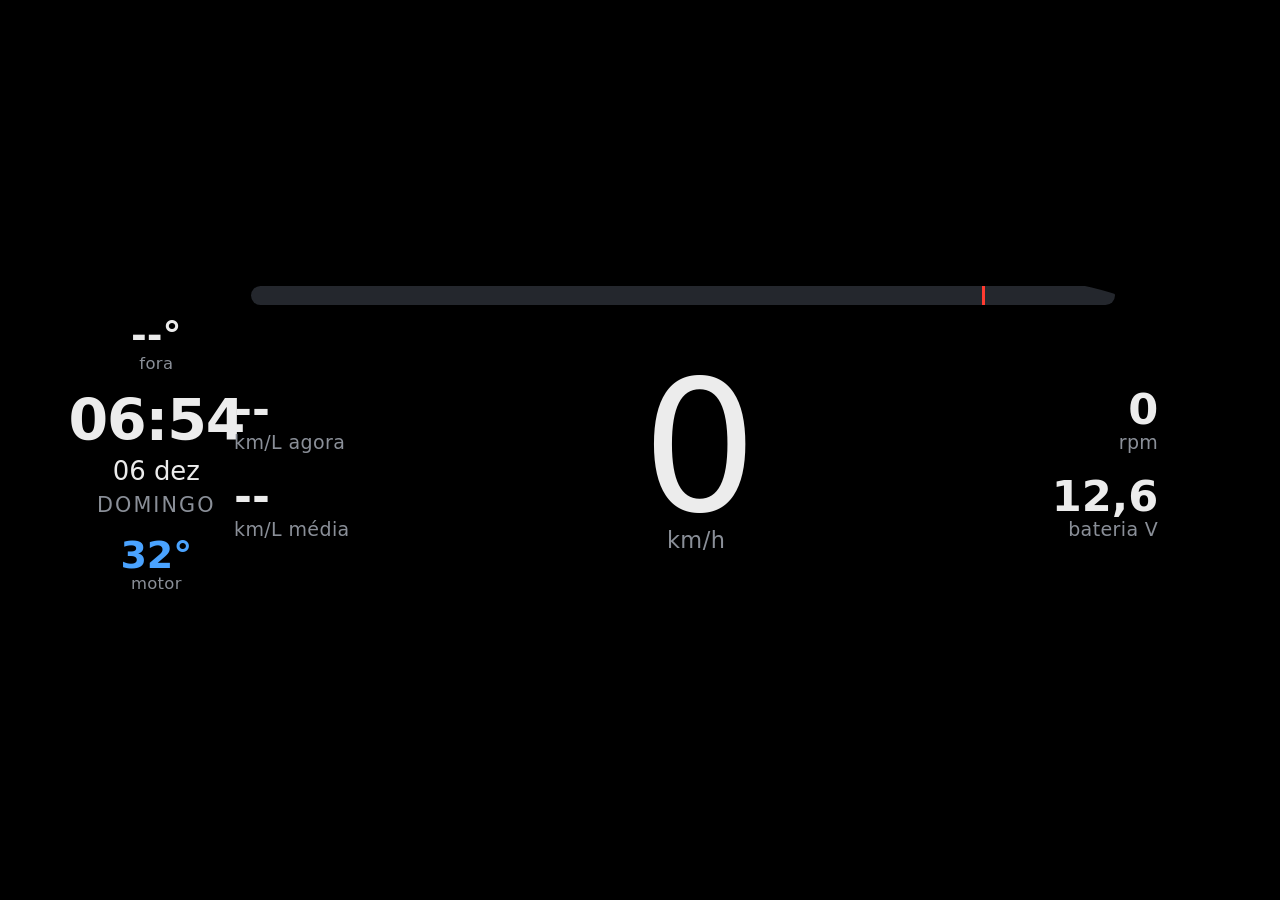
==== index.html @ 2265c115 "Inclinômetro invertido (opção por eixo) e busca atualização ao acender a tela Co-Authored-By: Claude" ====
<!doctype html>
<html lang="pt-BR">
<head>
<meta charset="utf-8">
<meta name="viewport" content="width=device-width,initial-scale=1,viewport-fit=cover,user-scalable=no">
<meta name="theme-color" content="#000000">
<meta name="description" content="Painel central da Pajero TR4: dados do OBD2 no formato da moldura do relógio.">
<title>Painel TR4</title>
<link rel="manifest" href="manifest.webmanifest">
<link rel="icon" href="icons/icon-192.png">
<link rel="stylesheet" href="style.css">
<script src="js/vendor/qrcode.js"></script>
<script type="module" src="js/app.js"></script>
</head>
<body>

<div id="screen">
  <div id="stage">
    <div id="shift">

      <aside id="wing-left" class="wing" title="Segure para abrir as configurações">
        <div class="wtemp"><b data-k="outTemp">--°</b><small data-k="outLabel">fora</small></div>
        <div class="clock" data-k="time">--:--</div>
        <div class="date" data-k="date">--</div>
        <div class="weekday" data-k="weekday">--</div>
        <div class="wtemp engine" id="engTemp"><b data-k="coolant">--°</b><small>motor</small></div>
      </aside>

      <main id="center">
        <section class="page" data-page="drive">
          <div class="rpmbar"><div class="rpmfill" id="rpmfill"></div><div class="rpmred"></div></div>
          <div class="drive">
            <div class="side">
              <div class="stat"><b data-k="kmlInst">--</b><small>km/L agora</small></div>
              <div class="stat"><b data-k="kmlTrip">--</b><small>km/L média</small></div>
            </div>
            <div class="speed"><span data-k="speed">--</span><small>km/h</small></div>
            <div class="side right">
              <div class="stat"><b data-k="rpm">--</b><small>rpm</small></div>
              <div class="stat"><b data-k="battV">--</b><small>bateria V</small></div>
            </div>
          </div>
          <div class="notice" id="coldNotice" hidden>MOTOR FRIO · pega leve</div>
        </section>

        <section class="page" data-page="engine">
          <h2>Motor</h2>
          <div class="grid g4">
            <div class="tile"><b data-k="load">--</b><small>carga %</small></div>
            <div class="tile"><b data-k="throttle">--</b><small>acelerador %</small></div>
            <div class="tile"><b data-k="map">--</b><small>MAP kPa</small></div>
            <div class="tile"><b data-k="iat">--</b><small>admissão °C</small></div>
            <div class="tile"><b data-k="timing">--</b><small>avanço °</small></div>
            <div class="tile"><b data-k="stft">--</b><small>corr. curta %</small></div>
            <div class="tile"><b data-k="ltft">--</b><small>corr. longa %</small></div>
            <div class="tile"><b data-k="o2" class="sm">--</b><small>sondas 1/2 V</small></div>
          </div>
        </section>

        <section class="page" data-page="trip">
          <h2>Viagem <span class="badge" data-k="fuelName">--</span></h2>
          <div class="grid g4">
            <div class="tile"><b data-k="tripKm">--</b><small>km</small></div>
            <div class="tile"><b data-k="tripTime">--</b><small>tempo</small></div>
            <div class="tile"><b data-k="tripL">--</b><small>litros</small></div>
            <div class="tile"><b data-k="tripAvg">--</b><small>km/L média</small></div>
            <div class="tile"><b data-k="tripCost">--</b><small>custo R$</small></div>
            <div class="tile"><b data-k="tripCostKm">--</b><small>R$/km</small></div>
            <div class="tile"><b data-k="tripMax">--</b><small>vel. máx</small></div>
            <div class="tile"><b data-k="tripAvgSpd">--</b><small>vel. média</small></div>
          </div>
        </section>

        <section class="page" data-page="fuel">
          <h2>Álcool ou gasolina?</h2>
          <div class="fuel">
            <div class="fcol" id="fcolE">
              <div class="fname">Etanol</div>
              <div><b data-k="kmlE">--</b><small>km/L</small></div>
              <div><b data-k="priceE">--</b><small>R$/L</small></div>
              <div><b data-k="rkmE">--</b><small>R$/km</small></div>
            </div>
            <div class="verdict">
              <div class="vtitle" data-k="verdict">--</div>
              <div class="vsub" data-k="verdictSub"></div>
              <button class="pill" id="btnFuelSwap">Abastecido com <span data-k="fuelName">--</span></button>
            </div>
            <div class="fcol" id="fcolG">
              <div class="fname">Gasolina</div>
              <div><b data-k="kmlG">--</b><small>km/L</small></div>
              <div><b data-k="priceG">--</b><small>R$/L</small></div>
              <div><b data-k="rkmG">--</b><small>R$/km</small></div>
            </div>
          </div>
        </section>

        <section class="page" data-page="trail">
          <div class="trail">
            <div class="incl" id="inclRoll">
              <svg viewBox="-20 -20 40 40" class="car"><g id="carRear">
                <rect x="-11" y="-6" width="22" height="9" rx="2"/>
                <path d="M-8 -6 L-6 -13 L6 -13 L8 -6 Z" class="glass"/>
                <rect x="-12" y="3" width="6" height="6" rx="1.5" class="tyre"/>
                <rect x="6" y="3" width="6" height="6" rx="1.5" class="tyre"/>
              </g><line x1="-19" y1="9" x2="19" y2="9" class="ground"/></svg>
              <div><b data-k="roll">--</b><small>lateral</small></div>
            </div>
            <div class="trail-mid">
              <div><b data-k="heading">--</b><small>rumo</small></div>
              <div><b data-k="alt">--</b><small>altitude m</small></div>
              <small class="hint" data-k="levelHint"></small>
            </div>
            <div class="incl" id="inclPitch">
              <svg viewBox="-20 -20 40 40" class="car"><g id="carSide">
                <path d="M-17 2 L-17 -5 L-9 -6 L-5 -13 L9 -13 L11 -6 L17 -5 L17 2 Z"/>
                <path d="M-4 -11 L-3 -7 L9 -7 L8 -11 Z" class="glass"/>
                <circle cx="-10" cy="4" r="4.5" class="tyre"/>
                <circle cx="10" cy="4" r="4.5" class="tyre"/>
              </g><line x1="-19" y1="9" x2="19" y2="9" class="ground"/></svg>
              <div><b data-k="pitch">--</b><small>frontal</small></div>
            </div>
          </div>
        </section>

        <section class="page" data-page="diag">
          <h2>Diagnóstico <span class="badge" data-k="connState">--</span></h2>
          <div class="diag">
            <div class="drow"><span>Injeção</span><b data-k="mil">--</b></div>
            <div class="drow"><span>Falhas</span><b data-k="dtcs">--</b></div>
            <div class="drow"><span>Bateria</span><b data-k="battHealth">--</b></div>
            <div class="drow"><span>Partida</span><b data-k="battDetail">--</b></div>
            <div class="drow"><span>Protocolo</span><b data-k="protocol">--</b></div>
            <div class="drow"><span>VIN</span><b data-k="vin">--</b></div>
            <div class="drow"><span>Manutenção</span><b data-k="upkeepState">--</b></div>
            <div class="drow"><span>Hodômetro</span><b data-k="odo">--</b></div>
            <div class="dbtns">
              <button class="pill" id="btnReadDtc">Ler códigos</button>
              <button class="pill warn" id="btnClearDtc">Apagar códigos</button>
            </div>
          </div>
        </section>

        <section class="page" data-page="nav">
          <canvas id="map"></canvas>
          <div class="nav-turn" id="navTurn" hidden>
            <svg viewBox="-12 -12 24 24"><path id="navArrow"/></svg>
            <b data-k="navDist">--</b>
            <small data-k="navText"></small>
            <small class="street" data-k="navStreet"></small>
          </div>
          <div class="nav-foot" id="navFoot" hidden data-k="navRemain"></div>
          <div class="nav-msg" data-k="navMsg"></div>
          <div class="nav-btns">
            <button class="pill" id="btnNavDest">Destino</button>
            <button class="pill warn" id="btnNavCancel" hidden>Encerrar</button>
          </div>
          <div class="nav-pick" id="navPick" hidden>
            <div class="nav-pick-head">
              <span data-k="navPickTitle">Para onde?</span>
              <button class="pill" id="btnNavMic">🎤 Falar</button>
              <button class="pill" id="btnNavPickClose">Cancelar</button>
            </div>
            <div class="nav-pick-list" id="navPickList"></div>
          </div>
        </section>
        <section class="page" data-page="music" id="musicPage">
          <div class="m-bg" id="mBg"></div>
          <div class="music">
            <div class="m-art"><img id="mArt" alt="" hidden><span id="mNoArt">♪</span></div>
            <div class="m-info">
              <b data-k="mTitle">--</b>
              <small data-k="mArtist"></small>
              <div class="m-bar"><i id="mProg"></i></div>
              <div class="m-time"><span data-k="mPos"></span><span data-k="mDur"></span></div>
              <div class="m-btns">
                <button class="mbtn" id="mPrev" aria-label="Anterior"><svg viewBox="0 0 24 24"><path d="M6 5v14M18 5 8 12l10 7z"/></svg></button>
                <button class="mbtn big" id="mPlay" aria-label="Tocar ou pausar"><svg viewBox="0 0 24 24"><path id="mPlayIcon" d="M7 4l13 8-13 8z"/></svg></button>
                <button class="mbtn" id="mNext" aria-label="Próxima"><svg viewBox="0 0 24 24"><path d="M18 5v14M6 5l10 7-10 7z"/></svg></button>
                <small class="m-dev" data-k="mDevice"></small>
              </div>
            </div>
          </div>
        </section>
        <section class="page" data-page="video" id="videoPage">
          <div class="v-empty" id="pgVideoEmpty">Nada para tocar · adicione vídeos ou GIFs, ou ligue as animações (Configurações → Standby)</div>
          <div class="v-song" data-k="vSong"></div>
          <div class="sound-box pg" id="pgSoundBox"><button id="pgSound" class="sb-sound pg" hidden aria-label="Som do vídeo"><svg viewBox="0 0 24 24"><path d="M4 9h4l5-4v14l-5-4H4z"/><path class="s-on" d="M16 9a4 4 0 0 1 0 6M18.5 6.5a7.5 7.5 0 0 1 0 11"/><path class="s-off" d="M16.5 9.5l5 5M21.5 9.5l-5 5"/></svg></button><input class="vol" type="range" min="0" max="100" step="5" hidden aria-label="Volume do vídeo"></div>
        </section>
      </main>

      <div id="status" class="status"></div>
    </div>

    <div id="standby" hidden>
      <div class="sb-clock" id="sbClock"><b data-k="time">--:--</b><small data-k="sbLine">--</small></div>
      <div class="sound-box" id="sbSoundBox"><button id="sbSound" class="sb-sound" hidden aria-label="Som do vídeo"><svg viewBox="0 0 24 24"><path d="M4 9h4l5-4v14l-5-4H4z"/><path class="s-on" d="M16 9a4 4 0 0 1 0 6M18.5 6.5a7.5 7.5 0 0 1 0 11"/><path class="s-off" d="M16.5 9.5l5 5M21.5 9.5l-5 5"/></svg></button><input class="vol" type="range" min="0" max="100" step="5" hidden aria-label="Volume do vídeo"></div>
    </div>

    <div id="night"></div>

    <div id="alert" hidden>
      <div class="a-icon" id="alertIcon">!</div>
      <div><div class="a-title" id="alertTitle"></div><div class="a-sub" id="alertSub"></div></div>
    </div>
  </div>

  <svg id="mask" xmlns="http://www.w3.org/2000/svg" preserveAspectRatio="none">
    <path id="maskPath" fill-rule="evenodd"/>
    <path id="outlinePath" fill="none"/>
  </svg>
</div>

<div id="settings" hidden>
  <header>
    <h1>Configurações</h1>
    <div class="hbtns">
      <button id="btnUpdate" class="pill">Atualizar</button>
      <button id="btnSleep" class="pill">Apagar tela</button>
      <button id="btnQuit" class="pill">Sair do app</button>
      <button id="btnClose" class="pill">Fechar</button>
    </div>
  </header>

  <section>
    <h3>Conexão com o carro</h3>
    <label>Fonte de dados
      <select id="sSource"><option value="sim">Simulação</option><option value="obd">Adaptador OBD (Bluetooth)</option></select>
    </label>
    <div class="row">
      <button id="btnConnect" class="pill">Conectar adaptador</button>
      <span id="connInfo" class="muted"></span>
    </div>
    <div class="row sim-only">
      <button id="btnEngine" class="pill">Desligar motor (simulação)</button>
    </div>
    <pre id="log"></pre>
  </section>

  <section>
    <h3>Navegação</h3>
    <div class="row">
      <input id="navQuery" type="search" placeholder="Endereço, lugar ou coordenadas" enterkeyhint="search">
      <button id="btnNavSearch" class="pill">Buscar</button>
    </div>
    <div id="navResults" class="dest-list"></div>
    <div class="row">
      <span id="navState" class="muted"></span>
      <button id="btnNavStop" class="pill warn" hidden>Encerrar rota</button>
    </div>
    <label class="check"><input id="sMapTilt" type="checkbox"> Mapa inclinado (visão de navegação)</label>
    <p class="muted">No carro: na página do mapa toque em "Destino" e fale o endereço.</p>
    <p class="muted">Do seu celular (Google Maps → Compartilhar): aponte a câmera do seu celular para o código, abra o endereço e instale a página.</p>
    <div class="row"><div id="phoneQr" class="qr"></div><b id="phoneLink" class="muted"></b></div>
    <p class="muted">Mapa © colaboradores do OpenStreetMap, rotas OSRM, busca Nominatim, envio pelo ntfy.sh.</p>
  </section>

  <section>
    <h3>Spotify</h3>
    <label>Client ID <input id="sSpotifyId" type="text" autocomplete="off" autocapitalize="off" spellcheck="false"></label>
    <div class="row"><button id="btnSpotify" class="pill">Conectar Spotify</button><span id="spotifyInfo" class="muted"></span></div>
    <p class="muted">No app criado em developer.spotify.com, cadastre como Redirect URI exatamente: <b id="spotifyRedirect"></b></p>
  </section>

  <section>
    <h3>Combustível</h3>
    <label>Abastecido com
      <select id="sFuel"><option value="gasolina">Gasolina</option><option value="etanol">Etanol</option></select>
    </label>
    <label>Preço gasolina (R$/L) <input id="sPriceG" type="number" step="0.01" inputmode="decimal"></label>
    <label>Preço etanol (R$/L) <input id="sPriceE" type="number" step="0.01" inputmode="decimal"></label>
    <div class="row"><button id="btnResetFuel" class="pill warn">Zerar médias de consumo</button></div>
    <p class="muted">O consumo é estimado pela pressão do coletor (a TR4 não informa fluxo de ar). Se a média ficar diferente da bomba, ajuste a eficiência volumétrica abaixo.</p>
    <label>Eficiência volumétrica <input id="sVe" type="number" step="0.01" inputmode="decimal"></label>
  </section>

  <section>
    <h3>Standby e página Vídeos</h3>
    <label class="check"><input id="sCenaRelogio" type="checkbox"> Relógio e temperaturas junto das cenas (desligado, a cena ocupa a tela toda)</label>
    <label>Minutos parado com motor ligado <input id="sStandbyMin" type="number" step="1" min="1" inputmode="numeric"></label>
    <label class="check"><input id="sSleepUnplug" type="checkbox"> Apagar a tela quando a energia do carro cair (1 minuto depois de parar de carregar)</label>
    <p class="muted">Segurar o dedo em qualquer lugar (menos no relógio) também apaga a tela. Para acender: botão de ligar do celular ou ligar a energia.</p>
    <p class="muted">Com o motor desligado o standby entra em 10 segundos. Toque no meio para passar ao próximo; toque nas laterais, no relógio ou arraste para o lado para sair. Os mesmos vídeos, GIFs e animações tocam na página Vídeos com o carro andando.</p>
    <div class="row">
      <label class="pill file">Adicionar pasta<input id="sFolder" type="file" webkitdirectory multiple hidden></label>
      <label class="pill file">Adicionar vídeos ou GIFs<input id="sVideos" type="file" accept="video/*,image/gif,image/webp" multiple hidden></label>
      <button id="btnClearVideos" class="pill warn">Apagar vídeos e GIFs</button>
      <span id="videoInfo" class="muted"></span>
    </div>
    <div id="mediaList" class="anim-list"></div>
    <p class="muted">Cada pasta liga ou desliga inteira. Pasta nova já entra ligada; vídeos avulsos ficam em "Avulsos".</p>
    <label class="check"><input id="sAnims" type="checkbox"> Incluir animações retrô</label>
    <details class="fold"><summary>Escolher cenas <span id="animCount" class="muted"></span></summary>
      <div id="animList" class="anim-list"></div>
    </details>
    <div class="row">
      <label class="pill file">Arquivos do painel TR4<input id="sFiles" type="file" accept=".zip,.map,.001,.scr,.wav,.png,.webp,.webm,.js" multiple hidden></label>
      <span id="filesInfo" class="muted"></span>
    </div>
    <p class="muted">Escolha o arquivos-painel-tr4.zip: dados e sons do Johnny Castaway, texturas e imagens do labirinto e o vídeo Brilho ciano. Eles ficam guardados só neste aparelho (não vão para a internet).</p>
    <label class="check"><input id="sJohnnySom" type="checkbox"> Som do Johnny (efeitos por cima da música)</label>
    <label>Tempo de cada GIF ou animação (s) <input id="sClipSec" type="number" step="5" min="5" inputmode="numeric"></label>
    <div class="row"><button id="btnStandbyNow" class="pill">Ver standby agora</button></div>
  </section>

  <section>
    <h3>Alertas</h3>
    <label>Temperatura do motor (°C) <input id="sCoolLimit" type="number" step="1" inputmode="numeric"></label>
    <label>Bateria baixa com motor ligado (V) <input id="sBattLimit" type="number" step="0.1" inputmode="decimal"></label>
    <label>Inclinação lateral (°) <input id="sRollLimit" type="number" step="1" inputmode="numeric"></label>
    <label>Inclinação frontal (°) <input id="sPitchLimit" type="number" step="1" inputmode="numeric"></label>
    <label class="check"><input id="sInvRoll" type="checkbox"> Inverter inclinação lateral</label>
    <label class="check"><input id="sInvPitch" type="checkbox"> Inverter inclinação frontal</label>
    <div class="row"><button id="btnZeroLevel" class="pill">Zerar inclinômetro (carro no plano)</button></div>
  </section>

  <section>
    <h3>Voz e tema</h3>
    <label>Voz
      <select id="sVoice"><option value="all">Alertas e navegação</option><option value="alerts">Só alertas</option><option value="off">Desligada</option></select>
    </label>
    <div class="row"><button id="btnVoiceTest" class="pill">Testar voz</button></div>
    <label>Tema
      <select id="sTheme"><option value="auto">Automático (pôr do sol)</option><option value="day">Sempre dia</option><option value="night">Sempre noite</option></select>
    </label>
    <label>Escurecer à noite (%) <input id="sNightDim" type="number" step="5" min="0" max="90" inputmode="numeric"></label>
    <p class="muted">O Chrome só libera a voz depois do primeiro toque na tela. Deixe o brilho do celular fixo (sem brilho automático): o sensor de luz fica escondido atrás do painel.</p>
  </section>

  <section>
    <h3>Manutenção</h3>
    <label>Hodômetro atual (km) <input id="sOdo" type="number" step="1" inputmode="numeric"></label>
    <p class="muted">Acerte uma vez pelo painel do carro; depois o app soma os km medidos pelo OBD. Os intervalos são sugestões: confira no manual.</p>
    <div id="upkeepList" class="uk"></div>
  </section>

  <section>
    <h3>Histórico de viagens</h3>
    <p id="tripsSummary" class="muted"></p>
    <div id="tripsList"></div>
    <div class="row"><button id="btnClearTrips" class="pill warn">Apagar histórico</button></div>
  </section>

  <section>
    <h3>Encaixe na moldura</h3>
    <label>Largura da área acesa da tela (mm) <input id="sScreenW" type="number" step="0.1" inputmode="decimal"></label>
    <label>Deslocar janela horizontal (mm) <input id="sOffX" type="number" step="0.5" inputmode="decimal"></label>
    <label>Deslocar janela vertical (mm) <input id="sOffY" type="number" step="0.5" inputmode="decimal"></label>
    <label>Fora da janela
      <select id="sMask"><option value="black">Preto (uso normal)</option><option value="dim">Translúcido (ajuste)</option></select>
    </label>
    <label class="check"><input id="sOutline" type="checkbox"> Mostrar contorno do furo</label>
    <div class="row"><button id="btnFit" class="pill">Desenhar a janela com o dedo</button><button id="btnFitReset" class="pill warn" hidden>Voltar ao formato padrão</button></div>
    <p class="muted">Com o celular já montado: passe o dedo ou uma caneta de tela por toda a borda de dentro da janela, encostando na moldura. O seu desenho vira a janela e a tela se ajusta dentro dele. Com a janela desenhada, os campos de deslocamento acima deixam de valer.</p>
  </section>

  <section>
    <h3>De onde vêm os dados das cenas</h3>
    <p class="muted">Textos e fotos: Wikipédia e Wikidata (CC BY-SA). Mapas, estradas, trilhas e cidades: © colaboradores do OpenStreetMap (ODbL).
      Bichos: iNaturalist (cada foto é de quem a tirou, na licença indicada lá). Terra vista do espaço: NASA EPIC (DSCOVR). Aviões: adsb.lol e adsbdb.
      Radar de chuva: RainViewer. Tempo, vento e ar: Open-Meteo. Terremotos: USGS. Satélites: CelesTrak. Relevo: Terrarium (AWS) e Mapzen.</p>
  </section>

  <section>
    <div class="row">
      <button id="btnFullscreen" class="pill">Tela cheia</button>
      <span class="muted">Painel TR4 · v0.1 · segure o relógio para abrir esta tela</span>
    </div>
  </section>
</div>

</body>
</html>
---- style.css ----
/* Painel TR4. 1rem = 1 mm na tela do celular (o JS ajusta o font-size da raiz).
   A janela da moldura tem 140 × 45 mm; tudo fora dela fica preto. */

:root {
  --bg: #000;
  --txt: #ececec;
  --muted: #8a8f98;
  --line: #24272d;
  --panel: #0e1013;
  --accent: #ffb020;
  --ok: #3ad07a;
  --warn: #ff9f0a;
  --bad: #ff3b30;
  --cold: #4aa3ff;
  font-size: 6px;
  color-scheme: dark;
}

* { box-sizing: border-box; margin: 0; padding: 0; }
html, body {
  height: 100%;
  background: var(--bg);
  color: var(--txt);
  font-family: Roboto, "Segoe UI", system-ui, sans-serif;
  font-variant-numeric: tabular-nums;
  overflow: hidden;
  user-select: none;
  -webkit-user-select: none;
  -webkit-tap-highlight-color: transparent;
}
b { font-weight: 600; }
small { display: block; color: var(--muted); font-size: 2.2rem; letter-spacing: .02em; }
button { font: inherit; color: inherit; background: none; border: 0; }
[hidden] { display: none !important; }

/* ---- tela e janela ---- */
/* sem touch-action o Chrome trata o arrastar como rolagem e cancela o gesto */
#screen { position: absolute; overflow: hidden; background: #000; touch-action: none; }
#stage { position: absolute; width: 140rem; height: 45rem; overflow: hidden; }
#shift { position: absolute; inset: 0; transition: transform 2s ease; }
#mask { position: absolute; inset: 0; width: 100%; height: 100%; pointer-events: none; }
#maskPath { fill: #000; }
#screen.dim #maskPath { fill: rgba(0, 0, 0, .55); }
#outlinePath { stroke: var(--accent); stroke-width: .3; }
/* ajuste da moldura pelo traçado do dedo: por cima de tudo, botões no meio (a parte que sempre aparece) */
/* tela "desligada": preto total por cima de tudo enquanto o Android apaga a tela */
#sleep { position: fixed; inset: 0; z-index: 30; background: #000; }
#fitter { position: fixed; inset: 0; z-index: 20; background: #000; touch-action: none; }
#fitter canvas { position: absolute; inset: 0; width: 100%; height: 100%; }
#fitter .fit-ui { position: absolute; left: 50%; top: 50%; transform: translate(-50%, -50%); text-align: center; color: #e8e8e8; font: 15px system-ui, sans-serif; pointer-events: none; }
#fitter .fit-ui > * { pointer-events: auto; }
#fitter .fit-ui p { margin: 0 0 10px; max-width: 70vw; }
#fitter .fit-ui button { font: 600 15px system-ui, sans-serif; color: #f28a1c; background: #1c2027; border: 1px solid #f28a1c; border-radius: 18px; padding: 8px 16px; margin: 0 4px; }
#fitter .fit-ui label { display: block; margin-top: 8px; font-size: 13px; color: #aaa; }

/* ---- laterais (relógio e temperaturas) ---- */
.wing {
  position: absolute; top: 11rem; height: 27rem; width: 20rem;
  display: flex; flex-direction: column; align-items: center; justify-content: center; gap: .8rem;
  text-align: center;
}
#wing-left { left: 4rem; top: 5rem; height: 36rem; }
.clock { font-size: 6.6rem; font-weight: 600; letter-spacing: -.02em; line-height: 1; }
.date { font-size: 3rem; color: var(--txt); }
.weekday { font-size: 2.4rem; color: var(--muted); text-transform: uppercase; letter-spacing: .1em; }
.wtemp b { font-size: 4.4rem; line-height: 1; display: block; }
.wtemp small { font-size: 1.9rem; }
.wing .wtemp:first-child { margin-bottom: 1.4rem; }   /* fora: acima do relógio; motor: abaixo */
.wing .wtemp:last-child { margin-top: 1.4rem; }
.wtemp.cold b { color: var(--cold); }
.wtemp.hot b { color: var(--bad); }

/* ---- área central e páginas ---- */
#center { position: absolute; left: 23rem; right: 10rem; top: 3.5rem; bottom: 2.5rem; }
#screen.semrelogio #wing-left { display: none; }
#screen.semrelogio #center { left: 11rem; }   /* sem o relógio: a cena vai até perto da ponta arredondada */
.page { position: absolute; inset: 0; display: none; flex-direction: column; }
.page.on { display: flex; }
.page h2 {
  font-size: 2.6rem; font-weight: 500; color: var(--muted); text-transform: uppercase;
  letter-spacing: .12em; text-align: center; margin-bottom: 1rem;
  display: flex; align-items: center; justify-content: center; gap: 1.5rem;
}
.badge {
  font-size: 2rem; letter-spacing: .05em; color: var(--accent);
  border: .25rem solid var(--accent); border-radius: 3rem; padding: .2rem 1.4rem;
}

.status { position: absolute; left: 50%; bottom: 2.9rem; transform: translateX(-50%); font-size: 1.9rem; color: var(--muted); white-space: nowrap; }
.status.err { color: var(--warn); }

/* direção */
.rpmbar { position: relative; height: 2.2rem; margin: 0 5rem 0 2rem; border-radius: 2rem; background: var(--line); overflow: hidden; }
.rpmfill { position: absolute; inset: 0 auto 0 0; width: 0; background: linear-gradient(90deg, #2c7be5, var(--accent) 70%, var(--bad)); border-radius: 2rem; transition: width .15s linear; }
.rpmred { position: absolute; top: 0; bottom: 0; left: 84.6%; width: .4rem; background: var(--bad); }
.drive { flex: 1; display: grid; grid-template-columns: 22rem 1fr 22rem; align-items: center; }
.side { display: flex; flex-direction: column; gap: 2.5rem; }
.side.right { text-align: right; }
.stat b { font-size: 5rem; line-height: 1; display: block; }
.speed { text-align: center; }
.speed span { display: block; font-size: 21rem; font-weight: 500; letter-spacing: -.04em; line-height: .8; }
.speed small { font-size: 2.6rem; margin-top: .8rem; }
.notice {
  position: absolute; left: 50%; top: 3.4rem; transform: translateX(-50%);
  font-size: 2.2rem; font-weight: 600; color: var(--cold); letter-spacing: .08em; white-space: nowrap;
}

/* grades de valores */
.grid { flex: 1; display: grid; gap: 1rem; }
.g4 { grid-template-columns: repeat(4, 1fr); grid-template-rows: 1fr 1fr; }
.tile { background: var(--panel); border-radius: 2rem; display: flex; flex-direction: column; align-items: center; justify-content: center; }
.tile b { font-size: 5.4rem; line-height: 1.05; }
.tile small { font-size: 2rem; }
.tile b.sm { font-size: 4rem; }

/* combustível */
.fuel { flex: 1; display: grid; grid-template-columns: 1fr 1.3fr 1fr; gap: 1.5rem; align-items: stretch; }
.fcol { background: var(--panel); border-radius: 2rem; display: flex; flex-direction: column; justify-content: space-evenly; align-items: center; text-align: center; border: .3rem solid transparent; }
.fcol.best { border-color: var(--ok); }
.fcol b { font-size: 4.2rem; }
.fcol small { font-size: 1.9rem; }
.fname { font-size: 2.6rem; font-weight: 600; color: var(--accent); }
.verdict { display: flex; flex-direction: column; align-items: center; justify-content: center; text-align: center; gap: 1.2rem; }
.vtitle { font-size: 4.4rem; font-weight: 700; line-height: 1.05; }
.vsub { font-size: 2.2rem; color: var(--muted); line-height: 1.25; }

/* trilha */
.trail { flex: 1; display: grid; grid-template-columns: 1fr 22rem 1fr; align-items: center; }
.incl { display: flex; align-items: center; gap: 1rem; justify-content: center; }
.incl .car { width: 22rem; height: 22rem; }
.car g { fill: #2a2f37; stroke: var(--txt); stroke-width: .8; transition: transform .2s linear; }
.car .glass { fill: #44505f; }
.car .tyre { fill: #111; }
.car .ground { stroke: var(--muted); stroke-width: .6; stroke-dasharray: 2 2; }
.incl b { font-size: 6rem; display: block; line-height: 1; }
.incl.warn b { color: var(--warn); }
.incl.bad b { color: var(--bad); }
.incl.warn .car g { stroke: var(--warn); }
.incl.bad .car g { stroke: var(--bad); }
.trail-mid { display: flex; flex-direction: column; gap: 3rem; text-align: center; }
.trail-mid b { font-size: 5rem; display: block; line-height: 1; }
.trail-mid .hint { color: var(--warn); font-size: 1.9rem; line-height: 1.2; }

/* diagnóstico */
.diag { flex: 1; display: grid; grid-template-columns: 1fr 1fr; gap: .6rem 3rem; align-content: start; font-size: 2.6rem; }
.drow { display: flex; justify-content: space-between; gap: 1rem; border-bottom: .2rem solid var(--line); padding: .5rem 0; white-space: nowrap; overflow: hidden; }
.drow span { color: var(--muted); }
.drow b { overflow: hidden; text-overflow: ellipsis; }
.drow b.bad { color: var(--bad); }
.drow b.ok { color: var(--ok); }
.drow b.warn { color: var(--warn); }
.dbtns { grid-column: 1 / -1; display: flex; justify-content: center; gap: 3rem; margin-top: 1.2rem; }

/* navegação */
#map { position: absolute; inset: 0; width: 100%; height: 100%; border-radius: 2rem; }
/* mapa inclinado: deitado para trás a partir da borda de baixo, como a visão de navegação do celular */
.page[data-page="nav"] { overflow: hidden; border-radius: 2rem; }
#map.tilt { inset: auto; left: -35%; width: 170%; bottom: 0; height: 240%; border-radius: 0; transform-origin: 50% 100%; transform: perspective(120rem) rotateX(45deg); }
.nav-turn {
  position: absolute; left: 0; top: 0; bottom: 0; width: 30rem; padding: 1rem;
  background: rgba(14, 16, 19, .94); border-radius: 2rem;
  display: flex; flex-direction: column; align-items: center; justify-content: center; text-align: center; gap: .4rem;
}
.nav-turn svg { width: 12rem; height: 12rem; }
#navArrow { fill: none; stroke: var(--accent); stroke-width: 2.4; stroke-linecap: round; stroke-linejoin: round; }
.nav-turn b { font-size: 5.6rem; line-height: 1; }
.nav-turn small { font-size: 2rem; line-height: 1.15; color: var(--txt); }
.nav-turn small.street { color: var(--muted); max-height: 4.6rem; overflow: hidden; }
.nav-foot {
  position: absolute; right: 1rem; bottom: 1rem; padding: .5rem 1.6rem; border-radius: 2rem;
  background: rgba(14, 16, 19, .9); font-size: 2.3rem; white-space: nowrap;
}
.nav-msg {
  position: absolute; left: 50%; top: 1rem; transform: translateX(-50%); padding: .5rem 1.6rem; border-radius: 2rem;
  background: rgba(14, 16, 19, .9); font-size: 2.2rem; color: var(--warn); white-space: nowrap;
}
.nav-msg:empty { display: none; }
.nav-btns { position: absolute; right: 1rem; top: 1rem; display: flex; gap: 1rem; }
.nav-pick {
  position: absolute; inset: 0; padding: 1rem 1.5rem; border-radius: 2rem; background: rgba(0, 0, 0, .95);
  display: flex; flex-direction: column; gap: 1rem;
}
.nav-pick-head { display: flex; align-items: center; gap: 1.5rem; font-size: 2.6rem; }
.nav-pick-head span { flex: 1; overflow: hidden; text-overflow: ellipsis; white-space: nowrap; }
.nav-pick-list { flex: 1; display: grid; grid-template-columns: 1fr 1fr; grid-auto-rows: min-content; gap: 1rem; }
.dest {
  text-align: left; padding: .8rem 1.6rem; border-radius: 1.6rem; background: #1c2027; border: .25rem solid #2e333c;
  overflow: hidden; cursor: pointer;
}
.dest b, .dest small { display: block; white-space: nowrap; overflow: hidden; text-overflow: ellipsis; }
.dest.resume { border-color: var(--accent); }
.dest b { font-size: 2.6rem; }
.dest small { font-size: 1.8rem; }
.status.nav { font-size: 2.6rem; color: var(--accent); font-weight: 600; }

/* música: capa desfocada no fundo, em zoom lento; cor da capa nos controles (--m-accent) */
#musicPage { overflow: hidden; border-radius: 2rem; }
.m-bg {
  position: absolute; inset: -6rem; background: center / cover no-repeat; opacity: 0; transition: opacity 1.5s;
  filter: blur(4rem) brightness(.3) saturate(1.5); will-change: transform;
  animation: mzoom 20s ease-in-out infinite alternate;
}
.m-bg.on { opacity: 1; }
.m-bg.paused { animation-play-state: paused; }
@keyframes mzoom { from { transform: scale(1.05) translate(0, 0); } to { transform: scale(1.35) translate(3%, -3%); } }
.music { position: relative; flex: 1; display: flex; align-items: center; gap: 3rem; min-height: 0; padding: 0 1rem; }
.m-art {
  flex: none; width: 30rem; height: 30rem; border-radius: 2rem; overflow: hidden; background: var(--panel);
  display: flex; align-items: center; justify-content: center; font-size: 12rem; color: var(--line);
}
.m-art img { width: 100%; height: 100%; object-fit: cover; }
.m-info { flex: 1; min-width: 0; display: flex; flex-direction: column; gap: .6rem; }
.m-info > b { font-size: 4.4rem; line-height: 1.1; white-space: nowrap; overflow: hidden; text-overflow: ellipsis; }
.m-info > small { font-size: 2.6rem; white-space: nowrap; overflow: hidden; text-overflow: ellipsis; }
.m-bar { height: .8rem; border-radius: 1rem; background: var(--line); overflow: hidden; margin-top: 1rem; }
.m-bar i { display: block; height: 100%; width: 0; background: var(--m-accent, var(--accent)); transition: background 1s; }
.m-time { display: flex; justify-content: space-between; font-size: 1.9rem; color: var(--muted); }
.m-btns { display: flex; align-items: center; gap: 2.5rem; margin-top: .4rem; }
.mbtn { width: 8rem; height: 8rem; border-radius: 50%; background: rgba(28, 32, 39, .8); display: flex; align-items: center; justify-content: center; cursor: pointer; }
.mbtn.big { width: 9.5rem; height: 9.5rem; background: var(--m-accent, var(--accent)); transition: background 1s; }
.mbtn svg { width: 4rem; height: 4rem; fill: var(--txt); stroke: var(--txt); stroke-width: 2.2; stroke-linejoin: round; stroke-linecap: round; }
.mbtn.big svg { fill: #111; stroke: #111; }
.m-dev { flex: 1; text-align: right; font-size: 1.9rem; white-space: nowrap; overflow: hidden; text-overflow: ellipsis; }

/* vídeos com o carro andando: só no centro, laterais continuam */
.page[data-page="video"] { overflow: hidden; border-radius: 2rem; background: #000; }
.v-empty { margin: auto; font-size: 2.4rem; color: var(--muted); text-align: center; padding: 0 4rem; }
.v-song {
  position: absolute; left: 1.5rem; bottom: 1.2rem; max-width: 80%; font-size: 2.2rem; color: #ddd;
  text-shadow: 0 0 1.5rem #000, 0 0 .5rem #000; white-space: nowrap; overflow: hidden; text-overflow: ellipsis;
}

/* tema noite: escurece tudo, menos os alertas */
#night { position: absolute; inset: 0; background: #000; opacity: 0; pointer-events: none; transition: opacity 3s; }

.pill {
  font-size: 2.2rem; padding: 1rem 2.6rem; border-radius: 4rem;
  background: #1c2027; color: var(--txt); border: .25rem solid #2e333c; cursor: pointer;
}
.pill.warn { color: var(--warn); }
.pill.armed { background: var(--bad); color: #fff; border-color: var(--bad); }

/* ---- standby ---- */
#standby { position: absolute; inset: 0; background: #000; }
#standby .media, #videoPage .media { position: absolute; inset: 0; width: 100%; height: 100%; object-fit: cover; }
.sb-clock {
  position: absolute; right: 24rem; bottom: 4rem; text-align: right;
  text-shadow: 0 0 1.5rem #000, 0 0 .5rem #000; transition: left 3s ease, top 3s ease;
}
.sb-clock b { font-size: 6rem; display: block; line-height: 1; }
.sb-clock small { color: #ddd; font-size: 2.2rem; }
#standby.novideo .sb-clock { right: auto; bottom: auto; text-align: center; }
#standby.novideo .sb-clock b { font-size: 14rem; }
#standby.novideo .sb-clock small { font-size: 3rem; }
/* som do vídeo: canto de cima à esquerda, dentro da janela */
/* discreto: só o ícone pequeno e apagado no canto; a área de toque é maior que o desenho */
.sound-box { position: absolute; left: 24.5rem; top: 1.5rem; display: flex; align-items: center; gap: 1rem; z-index: 2; }
.sound-box.pg { left: 1rem; top: 1rem; }
.sb-sound { width: 6rem; height: 6rem; padding: 0; background: none; border: 0; display: grid; place-items: center; opacity: .3; }
.sb-sound svg { width: 3.2rem; height: 3.2rem; fill: none; stroke: #fff; stroke-width: 2; stroke-linecap: round; stroke-linejoin: round; filter: drop-shadow(0 0 .4rem #000); }
.sb-sound svg path:first-child { fill: #fff; }
.sb-sound.on { opacity: .55; }
.sb-sound:not(.on) .s-on, .sb-sound.on .s-off { display: none; }
.sound-box .vol { width: 30rem; height: 5rem; accent-color: rgba(255, 255, 255, .7); opacity: .75; }

/* ---- alertas ---- */
#alert {
  position: absolute; inset: 0; display: flex; align-items: center; justify-content: center; gap: 4rem;
  background: var(--bad); color: #fff; padding: 0 22rem;
  animation: pulse 1s ease-in-out infinite alternate;
}
#alert.warn { background: var(--warn); color: #111; }
.a-icon { font-size: 18rem; font-weight: 800; line-height: 1; }
.a-title { font-size: 6rem; font-weight: 800; line-height: 1.05; }
.a-sub { font-size: 3rem; margin-top: 1rem; opacity: .9; }
@keyframes pulse { from { filter: brightness(1); } to { filter: brightness(.75); } }

/* ---- configurações (no retângulo dentro da janela da moldura; o JS posiciona) ---- */
#settings {
  position: fixed; overflow: hidden auto; background: #0b0d10; color: var(--txt); border-radius: 10px;
  font-size: 16px; padding: 0 12px 24px; z-index: 10; user-select: text; -webkit-user-select: text;
}
#screen.cfg #shift { visibility: hidden; }   /* nas pontas da janela, em volta das configurações, só preto */
#settings header { display: flex; align-items: center; justify-content: space-between; margin-bottom: 4px; position: sticky; top: 0; z-index: 1; background: #0b0d10; padding: 6px 0; }
#settings h1 { font-size: 20px; font-weight: 600; }
#settings .hbtns { display: flex; gap: 6px; }
#settings .hbtns .pill { padding: 8px 14px; }
#settings h3 { font-size: 15px; color: var(--accent); margin: 18px 0 8px; font-weight: 600; text-transform: uppercase; letter-spacing: .06em; }
#settings section { max-width: 760px; margin: 0 auto; border-bottom: 1px solid var(--line); padding-bottom: 12px; }
#settings label { display: flex; align-items: center; justify-content: space-between; gap: 12px; padding: 8px 0; }
#settings label.check { justify-content: flex-start; }
#settings input[type=number], #settings select {
  font: inherit; color: var(--txt); background: #161a20; border: 1px solid #2e333c; border-radius: 8px;
  padding: 8px 10px; width: 180px; max-width: 50%;
}
#settings .pill { font-size: 15px; padding: 10px 18px; border-radius: 22px; }
#settings .pill.file { display: inline-block; padding: 10px 18px; }
#settings input[type=text] { width: 320px; max-width: 60%; }
#settings input[type=search], #settings input[type=date], #settings input[type=text] {
  font: inherit; color: var(--txt); background: #161a20; border: 1px solid #2e333c; border-radius: 8px; padding: 8px 10px;
}
#settings input[type=search] { flex: 1; min-width: 200px; }
#settings .dest-list { display: grid; grid-template-columns: repeat(auto-fill, minmax(260px, 1fr)); gap: 8px; }
#settings .dest { padding: 8px 12px; border-radius: 10px; border-width: 1px; }
#settings .dest b { font-size: 15px; }
#settings .dest small { font-size: 13px; }
#settings .uk { overflow-x: auto; display: grid; grid-template-columns: minmax(120px, 1.6fr) repeat(3, minmax(58px, .7fr)) minmax(96px, 1fr) minmax(110px, 1.4fr) auto; gap: 6px 10px; align-items: center; font-size: 14px; }
#settings .uk .h { color: var(--muted); font-size: 12px; }
#settings .uk input { width: 100%; max-width: none; padding: 6px 8px; }
#settings .uk .bad { color: var(--bad); } #settings .uk .warn { color: var(--warn); } #settings .uk .ok { color: var(--ok); }
#settings .uk .pill { padding: 6px 12px; font-size: 13px; white-space: nowrap; }
#settings table { width: 100%; border-collapse: collapse; font-size: 14px; }
#settings td, #settings th { padding: 5px 8px; border-bottom: 1px solid var(--line); text-align: right; white-space: nowrap; }
#settings th { color: var(--muted); font-weight: 500; font-size: 12px; }
#settings td:first-child, #settings th:first-child { text-align: left; }
#tripsList { overflow-x: auto; }
#settings details.fold summary { cursor: pointer; padding: 8px 0 8px 24px; color: var(--accent); }
#settings details.fold summary .muted { display: inline; }
#settings .anim-list { display: grid; grid-template-columns: repeat(auto-fill, minmax(230px, 1fr)); gap: 4px 12px; padding-left: 24px; }
#settings .anim-list label { padding: 4px 0; justify-content: flex-start; gap: 8px; }
#settings .anim-list .pill { margin-left: auto; padding: 4px 12px; font-size: 13px; }
#settings .anim-list .pill + .pill { margin-left: 0; }
#settings #mediaList { grid-template-columns: repeat(auto-fill, minmax(340px, 1fr)); margin-top: 6px; }
#settings .media-name { flex: 1; min-width: 0; overflow: hidden; text-overflow: ellipsis; white-space: nowrap; }
#settings .qr svg { display: block; width: 170px; height: 170px; background: #fff; border-radius: 8px; }
#phoneLink { word-break: break-all; font-weight: 400; }
#settings .row { display: flex; flex-wrap: wrap; align-items: center; gap: 10px; padding: 6px 0; }
#settings .muted { color: var(--muted); font-size: 13px; }
#settings p.muted { margin: 4px 0; line-height: 1.4; }
#log {
  margin-top: 8px; max-height: 160px; overflow: auto; background: #050607; border: 1px solid var(--line);
  border-radius: 8px; padding: 8px; font: 12px/1.4 ui-monospace, Consolas, monospace; color: #9aa3ad; white-space: pre-wrap;
}
#log:empty { display: none; }
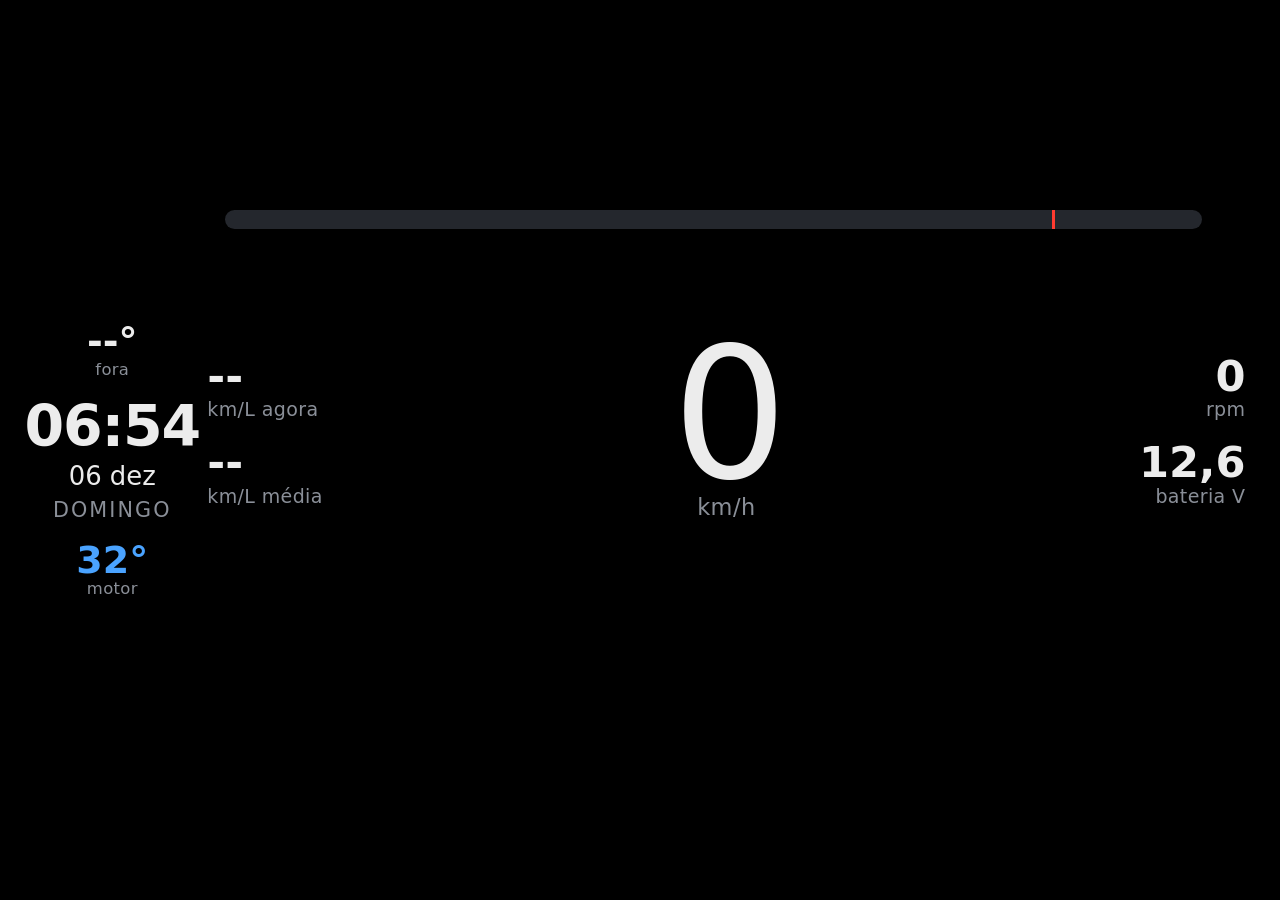
==== commit 1a043681: "Janela da moldura medida na foto: relógio, cenas e configurações ocupam a área visível inteira Co-Au" ====
--- a/index.html
+++ b/index.html
@@ -349,8 +349,10 @@
       <select id="sMask"><option value="black">Preto (uso normal)</option><option value="dim">Translúcido (ajuste)</option></select>
     </label>
     <label class="check"><input id="sOutline" type="checkbox"> Mostrar contorno do furo</label>
+    <div class="row"><button id="btnMedir" class="pill">Tela de medição (para foto)</button></div>
+    <p class="muted">Mostra uma régua em milímetros na tela inteira, para tirar uma foto de frente com o celular já na moldura. Toque duas vezes para sair.</p>
     <div class="row"><button id="btnFit" class="pill">Desenhar a janela com o dedo</button><button id="btnFitReset" class="pill warn" hidden>Voltar ao formato padrão</button></div>
-    <p class="muted">Com o celular já montado: passe o dedo ou uma caneta de tela por toda a borda de dentro da janela, encostando na moldura. O seu desenho vira a janela e a tela se ajusta dentro dele. Com a janela desenhada, os campos de deslocamento acima deixam de valer.</p>
+    <p class="muted">Com o celular já montado: passe o dedo ou uma caneta de tela por toda a borda de dentro da janela, encostando na moldura. O seu desenho vira a janela e a tela se ajusta dentro dele. Com a janela desenhada, os campos de deslocamento acima deixam de valer. "Voltar ao formato padrão" volta para a janela medida na foto./p>
   </section>
 
   <section>
--- a/style.css
+++ b/style.css
@@ -59,7 +59,7 @@
   display: flex; flex-direction: column; align-items: center; justify-content: center; gap: .8rem;
   text-align: center;
 }
-#wing-left { left: 4rem; top: 5rem; height: 36rem; }
+#wing-left { left: 3rem; top: 15rem; height: 39rem; }   /* abaixo do canto arredondado de cima à esquerda */
 .clock { font-size: 6.6rem; font-weight: 600; letter-spacing: -.02em; line-height: 1; }
 .date { font-size: 3rem; color: var(--txt); }
 .weekday { font-size: 2.4rem; color: var(--muted); text-transform: uppercase; letter-spacing: .1em; }
@@ -71,9 +71,9 @@
 .wtemp.hot b { color: var(--bad); }
 
 /* ---- área central e páginas ---- */
-#center { position: absolute; left: 23rem; right: 10rem; top: 3.5rem; bottom: 2.5rem; }
+#center { position: absolute; left: 24rem; right: 4rem; top: 5.5rem; bottom: 3.5rem; }
 #screen.semrelogio #wing-left { display: none; }
-#screen.semrelogio #center { left: 11rem; }   /* sem o relógio: a cena vai até perto da ponta arredondada */
+#screen.semrelogio #center { left: 14rem; }   /* sem o relógio: a cena vai até perto do canto arredondado */
 .page { position: absolute; inset: 0; display: none; flex-direction: column; }
 .page.on { display: flex; }
 .page h2 {
@@ -128,6 +128,8 @@
 .trail { flex: 1; display: grid; grid-template-columns: 1fr 22rem 1fr; align-items: center; }
 .incl { display: flex; align-items: center; gap: 1rem; justify-content: center; }
 .incl .car { width: 22rem; height: 22rem; }
+.incl canvas.car { width: 34rem; }
+#inclRoll canvas.car { width: 22rem; }
 .car g { fill: #2a2f37; stroke: var(--txt); stroke-width: .8; transition: transform .2s linear; }
 .car .glass { fill: #44505f; }
 .car .tyre { fill: #111; }
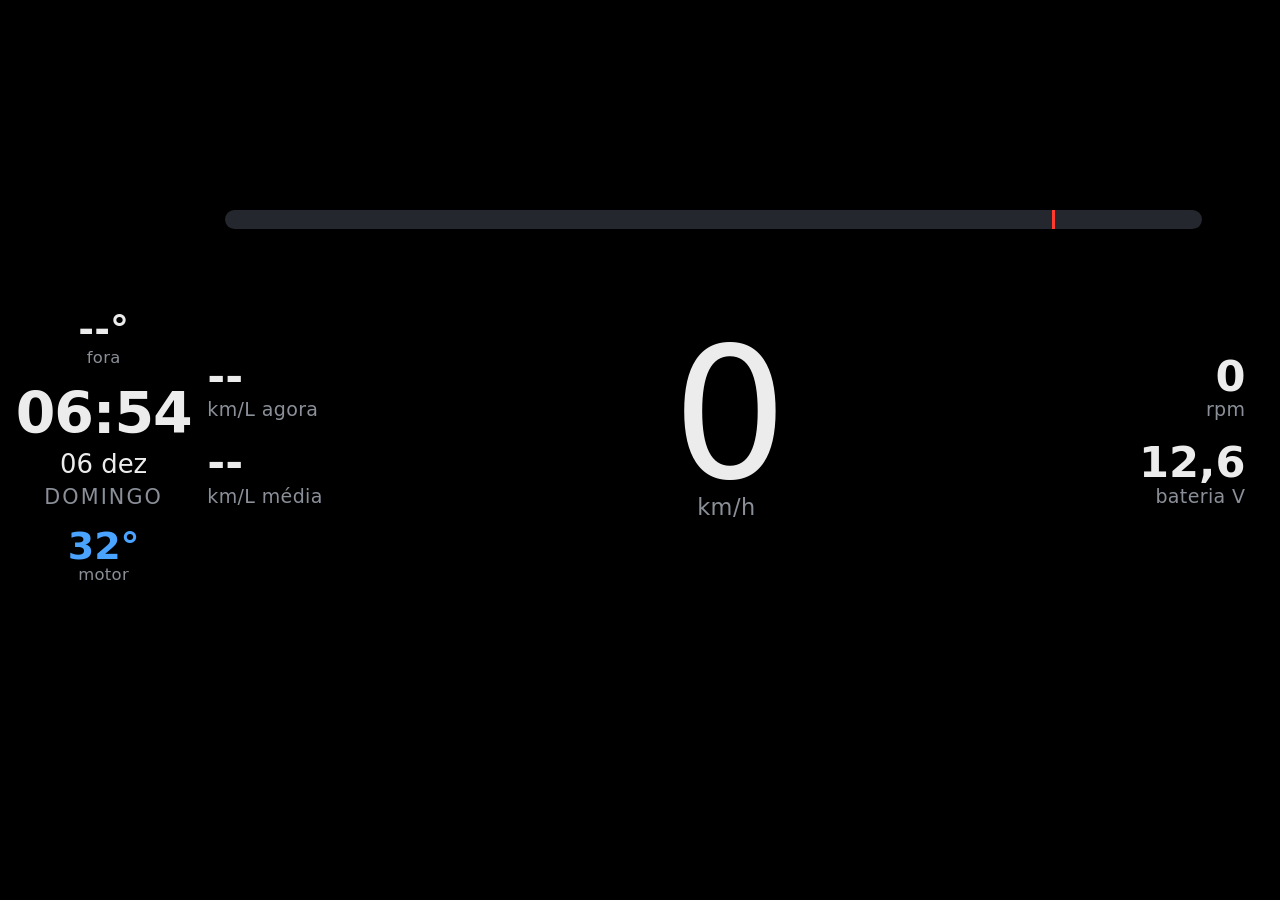
==== commit 879df75f: "Rota: QR grande ao tocar e recálculo que não depende da velocidade do GPS - toque no QR das configur" ====
--- a/index.html
+++ b/index.html
@@ -249,7 +249,7 @@
     </div>
     <label class="check"><input id="sMapTilt" type="checkbox"> Mapa inclinado (visão de navegação)</label>
     <p class="muted">No carro: na página do mapa toque em "Destino" e fale o endereço.</p>
-    <p class="muted">Do seu celular (Google Maps → Compartilhar): aponte a câmera do seu celular para o código, abra o endereço e instale a página.</p>
+    <p class="muted">Do seu celular (Google Maps → Compartilhar): toque no código para ele ficar grande, aponte a câmera do seu celular, abra o endereço e instale a página.</p>
     <div class="row"><div id="phoneQr" class="qr"></div><b id="phoneLink" class="muted"></b></div>
     <p class="muted">Mapa © colaboradores do OpenStreetMap, rotas OSRM, busca Nominatim, envio pelo ntfy.sh.</p>
   </section>
--- a/style.css
+++ b/style.css
@@ -59,21 +59,23 @@
   display: flex; flex-direction: column; align-items: center; justify-content: center; gap: .8rem;
   text-align: center;
 }
-#wing-left { left: 3rem; top: 15rem; height: 39rem; }   /* abaixo do canto arredondado de cima à esquerda */
+#wing-left { left: 2rem; top: 14rem; height: 38rem; }   /* abaixo do canto arredondado de cima à esquerda */
 .clock { font-size: 6.6rem; font-weight: 600; letter-spacing: -.02em; line-height: 1; }
 .date { font-size: 3rem; color: var(--txt); }
 .weekday { font-size: 2.4rem; color: var(--muted); text-transform: uppercase; letter-spacing: .1em; }
 .wtemp b { font-size: 4.4rem; line-height: 1; display: block; }
 .wtemp small { font-size: 1.9rem; }
-.wing .wtemp:first-child { margin-bottom: 1.4rem; }   /* fora: acima do relógio; motor: abaixo */
-.wing .wtemp:last-child { margin-top: 1.4rem; }
+.wing .wtemp:first-child { margin-bottom: 1.2rem; }   /* fora: acima do relógio; motor: abaixo */
+.wing .wtemp:last-child { margin-top: 1.2rem; }
 .wtemp.cold b { color: var(--cold); }
 .wtemp.hot b { color: var(--bad); }
 
 /* ---- área central e páginas ---- */
-#center { position: absolute; left: 24rem; right: 4rem; top: 5.5rem; bottom: 3.5rem; }
+#center { position: absolute; left: 23rem; right: 0; top: 0; bottom: 0; }   /* a tela inteira; as cenas desviam o texto dos cantos */
+.page:not([data-page="video"]):not([data-page="nav"]) { padding: 5.5rem 4rem 1rem 1rem; }   /* páginas de números: longe dos cantos de cima */
+.page[data-page="nav"] { margin: 5rem 4rem 1rem 1rem; }
 #screen.semrelogio #wing-left { display: none; }
-#screen.semrelogio #center { left: 14rem; }   /* sem o relógio: a cena vai até perto do canto arredondado */
+#screen.semrelogio #center { left: 0; }   /* sem o relógio: a cena ocupa a tela inteira */
 .page { position: absolute; inset: 0; display: none; flex-direction: column; }
 .page.on { display: flex; }
 .page h2 {
@@ -246,7 +248,7 @@
 #standby { position: absolute; inset: 0; background: #000; }
 #standby .media, #videoPage .media { position: absolute; inset: 0; width: 100%; height: 100%; object-fit: cover; }
 .sb-clock {
-  position: absolute; right: 24rem; bottom: 4rem; text-align: right;
+  position: absolute; right: 4rem; bottom: 1.5rem; text-align: right;
   text-shadow: 0 0 1.5rem #000, 0 0 .5rem #000; transition: left 3s ease, top 3s ease;
 }
 .sb-clock b { font-size: 6rem; display: block; line-height: 1; }
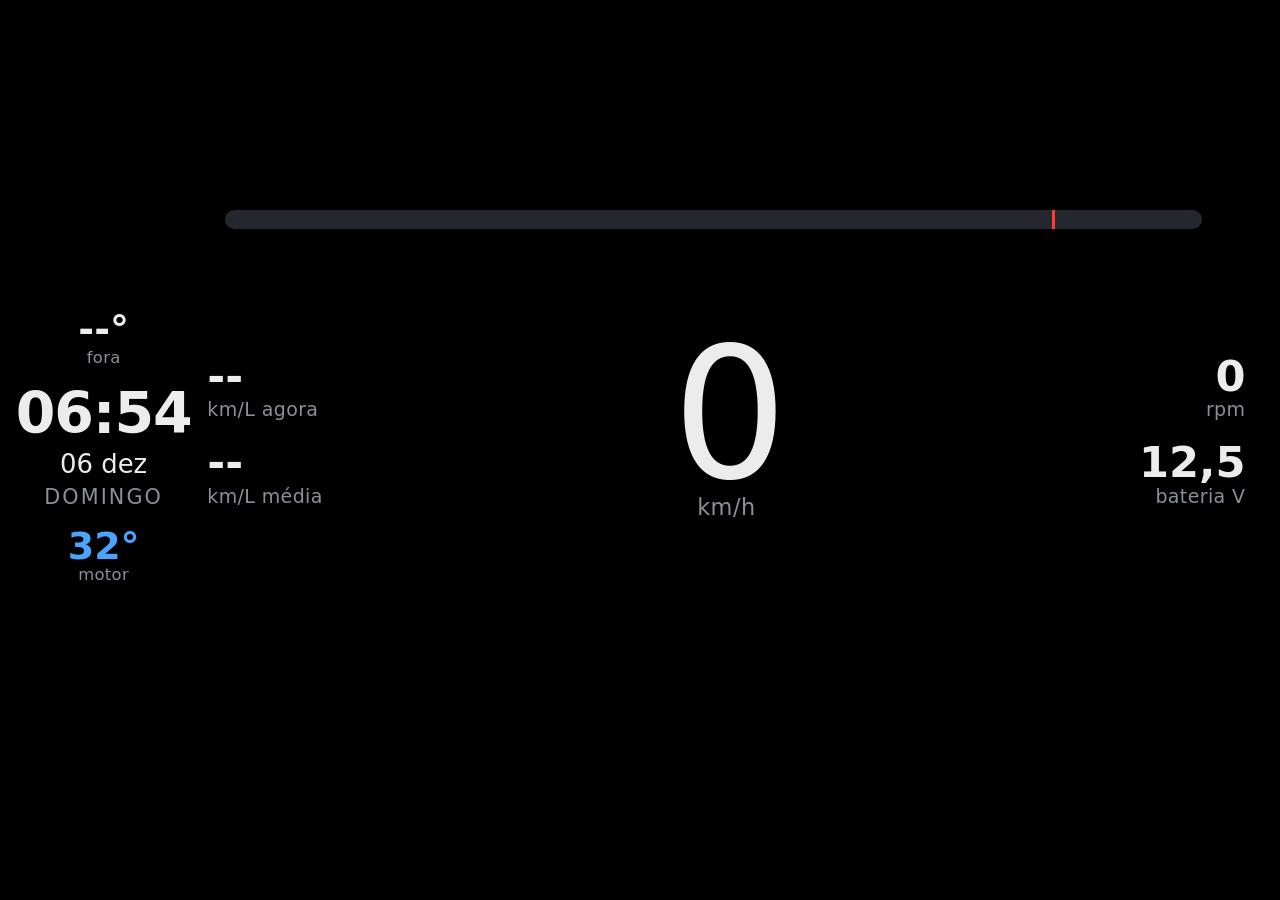
==== commit c93fb8be: "QR grande sozinho: ao rolar as configurações até ele, ocupa a altura toda no meio da tela Co-Authore" ====
--- a/index.html
+++ b/index.html
@@ -248,9 +248,11 @@
       <button id="btnNavStop" class="pill warn" hidden>Encerrar rota</button>
     </div>
     <label class="check"><input id="sMapTilt" type="checkbox"> Mapa inclinado (visão de navegação)</label>
+    <label>Zoom do mapa (%) <input id="sMapZoom" type="number" min="50" max="300" step="5" inputmode="numeric"></label>
     <p class="muted">No carro: na página do mapa toque em "Destino" e fale o endereço.</p>
-    <p class="muted">Do seu celular (Google Maps → Compartilhar): toque no código para ele ficar grande, aponte a câmera do seu celular, abra o endereço e instale a página.</p>
-    <div class="row"><div id="phoneQr" class="qr"></div><b id="phoneLink" class="muted"></b></div>
+    <p class="muted">Do seu celular (Google Maps → Compartilhar): role até o código (ele fica grande sozinho), aponte a câmera do seu celular, abra o endereço e instale a página.</p>
+    <div id="phoneQr" class="qr" title="toque para ampliar"></div>
+    <p class="muted center"><b id="phoneLink"></b></p>
     <p class="muted">Mapa © colaboradores do OpenStreetMap, rotas OSRM, busca Nominatim, envio pelo ntfy.sh.</p>
   </section>
 
--- a/style.css
+++ b/style.css
@@ -326,7 +326,9 @@
 #settings .anim-list .pill + .pill { margin-left: 0; }
 #settings #mediaList { grid-template-columns: repeat(auto-fill, minmax(340px, 1fr)); margin-top: 6px; }
 #settings .media-name { flex: 1; min-width: 0; overflow: hidden; text-overflow: ellipsis; white-space: nowrap; }
-#settings .qr svg { display: block; width: 170px; height: 170px; background: #fff; border-radius: 8px; }
+#settings .qr { display: flex; justify-content: center; margin: 8px 0 4px; cursor: pointer; }
+#settings .qr svg { display: block; width: 230px; height: 230px; background: #fff; border-radius: 4px; }
+#settings .center { text-align: center; word-break: break-all; }
 #phoneLink { word-break: break-all; font-weight: 400; }
 #settings .row { display: flex; flex-wrap: wrap; align-items: center; gap: 10px; padding: 6px 0; }
 #settings .muted { color: var(--muted); font-size: 13px; }
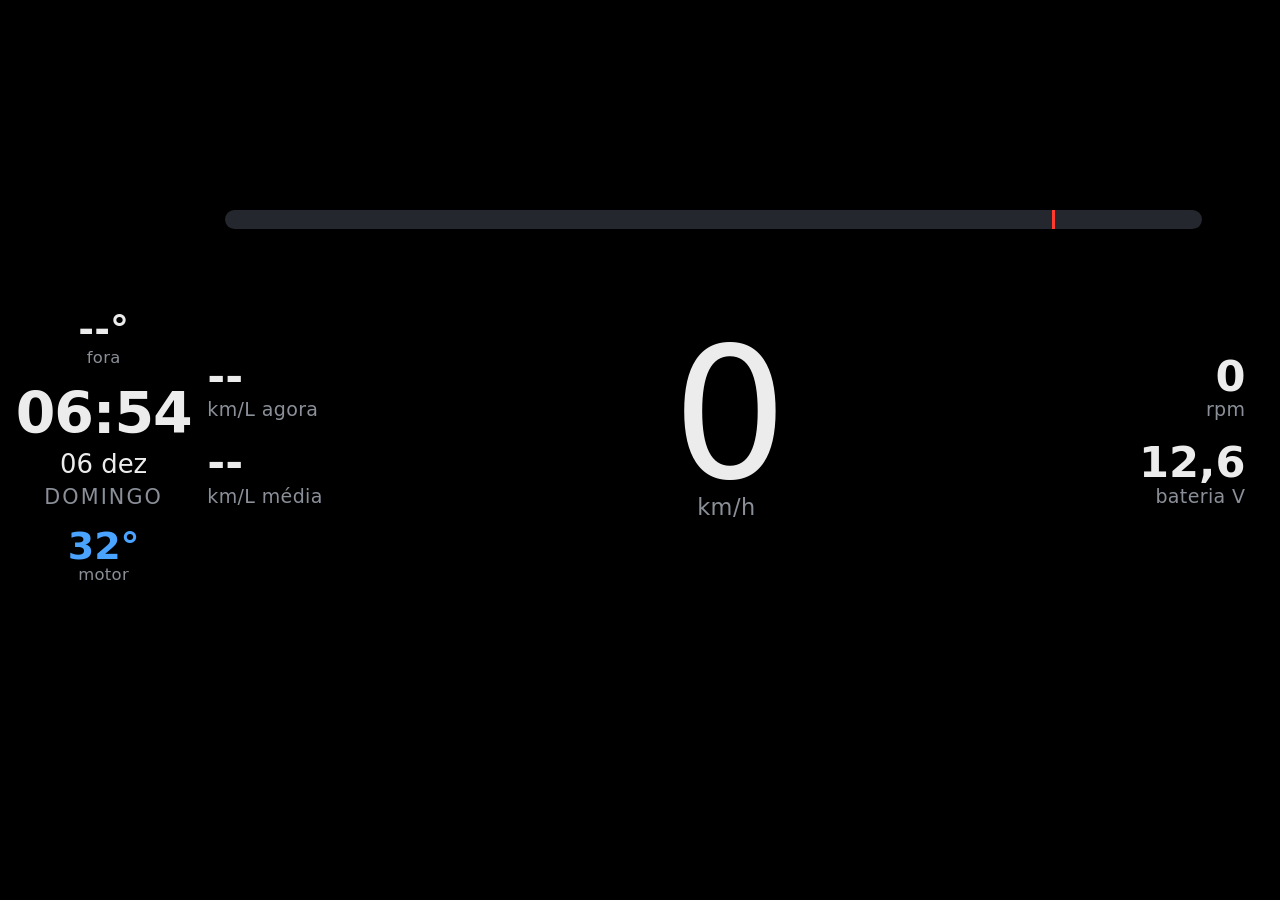
==== commit 44840d52: "Equalizador segue o som do carro pelo microfone (opção) e baixa com o Spotify pausado (v94) Co-Autho" ====
--- a/index.html
+++ b/index.html
@@ -300,6 +300,7 @@
     </div>
     <p class="muted">Escolha o arquivos-painel-tr4.zip: dados e sons do Johnny Castaway, texturas e imagens do labirinto e o vídeo Brilho ciano. Eles ficam guardados só neste aparelho (não vão para a internet).</p>
     <label class="check"><input id="sJohnnySom" type="checkbox"> Som do Johnny (efeitos por cima da música)</label>
+    <label class="check"><input id="sEqMic" type="checkbox"> Equalizador ouve o som do carro (microfone do celular; o som não é gravado nem sai do aparelho)</label>
     <label>Tempo de cada GIF ou animação (s) <input id="sClipSec" type="number" step="5" min="5" inputmode="numeric"></label>
     <div class="row"><button id="btnStandbyNow" class="pill">Ver standby agora</button></div>
   </section>
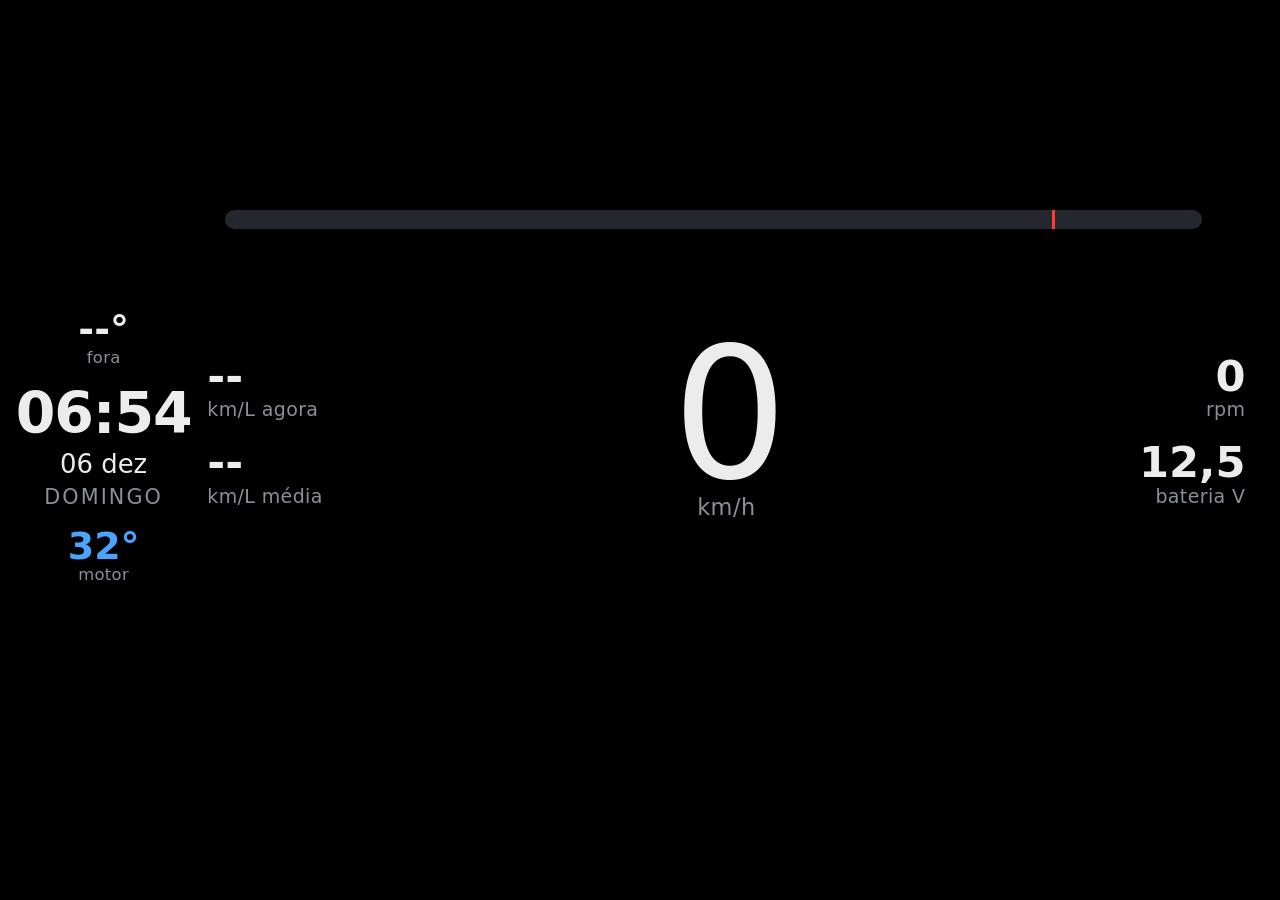
==== commit 48078db8: "Parcial (trip) na página Viagem: soma os km do OBD e só zera com dois toques (v102) Co-Authored-By: " ====
--- a/index.html
+++ b/index.html
@@ -58,7 +58,8 @@
         </section>
 
         <section class="page" data-page="trip">
-          <h2>Viagem <span class="badge" data-k="fuelName">--</span></h2>
+          <h2>Viagem <span class="badge" data-k="fuelName">--</span>
+            <button id="parcial" class="badge parcial" aria-label="Parcial (toque duas vezes para zerar)">parcial <b data-k="parcialKm">--</b> km</button></h2>
           <div class="grid g4">
             <div class="tile"><b data-k="tripKm">--</b><small>km</small></div>
             <div class="tile"><b data-k="tripTime">--</b><small>tempo</small></div>
--- a/style.css
+++ b/style.css
@@ -87,6 +87,9 @@
   font-size: 2rem; letter-spacing: .05em; color: var(--accent);
   border: .25rem solid var(--accent); border-radius: 3rem; padding: .2rem 1.4rem;
 }
+.badge.parcial { background: none; font: inherit; font-size: 2rem; letter-spacing: .05em; text-transform: none; color: var(--text, #fff); border-color: var(--muted); }
+.badge.parcial b { font-weight: 600; }
+.badge.parcial.zerar { color: var(--warn); border-color: var(--warn); }
 
 .status { position: absolute; left: 50%; bottom: 2.9rem; transform: translateX(-50%); font-size: 1.9rem; color: var(--muted); white-space: nowrap; }
 .status.err { color: var(--warn); }
@@ -258,8 +261,8 @@
 #standby.novideo .sb-clock small { font-size: 3rem; }
 /* som do vídeo: canto de cima à esquerda, dentro da janela */
 /* discreto: só o ícone pequeno e apagado no canto; a área de toque é maior que o desenho */
-.sound-box { position: absolute; left: 24.5rem; top: 1.5rem; display: flex; align-items: center; gap: 1rem; z-index: 2; }
-.sound-box.pg { left: 1rem; top: 1rem; }
+.sound-box { position: absolute; left: 24.5rem; bottom: 1.5rem; display: flex; align-items: center; gap: 1rem; z-index: 2; }
+.sound-box.pg { left: 1rem; bottom: 1rem; }
 .sb-sound { width: 6rem; height: 6rem; padding: 0; background: none; border: 0; display: grid; place-items: center; opacity: .3; }
 .sb-sound svg { width: 3.2rem; height: 3.2rem; fill: none; stroke: #fff; stroke-width: 2; stroke-linecap: round; stroke-linejoin: round; filter: drop-shadow(0 0 .4rem #000); }
 .sb-sound svg path:first-child { fill: #fff; }
